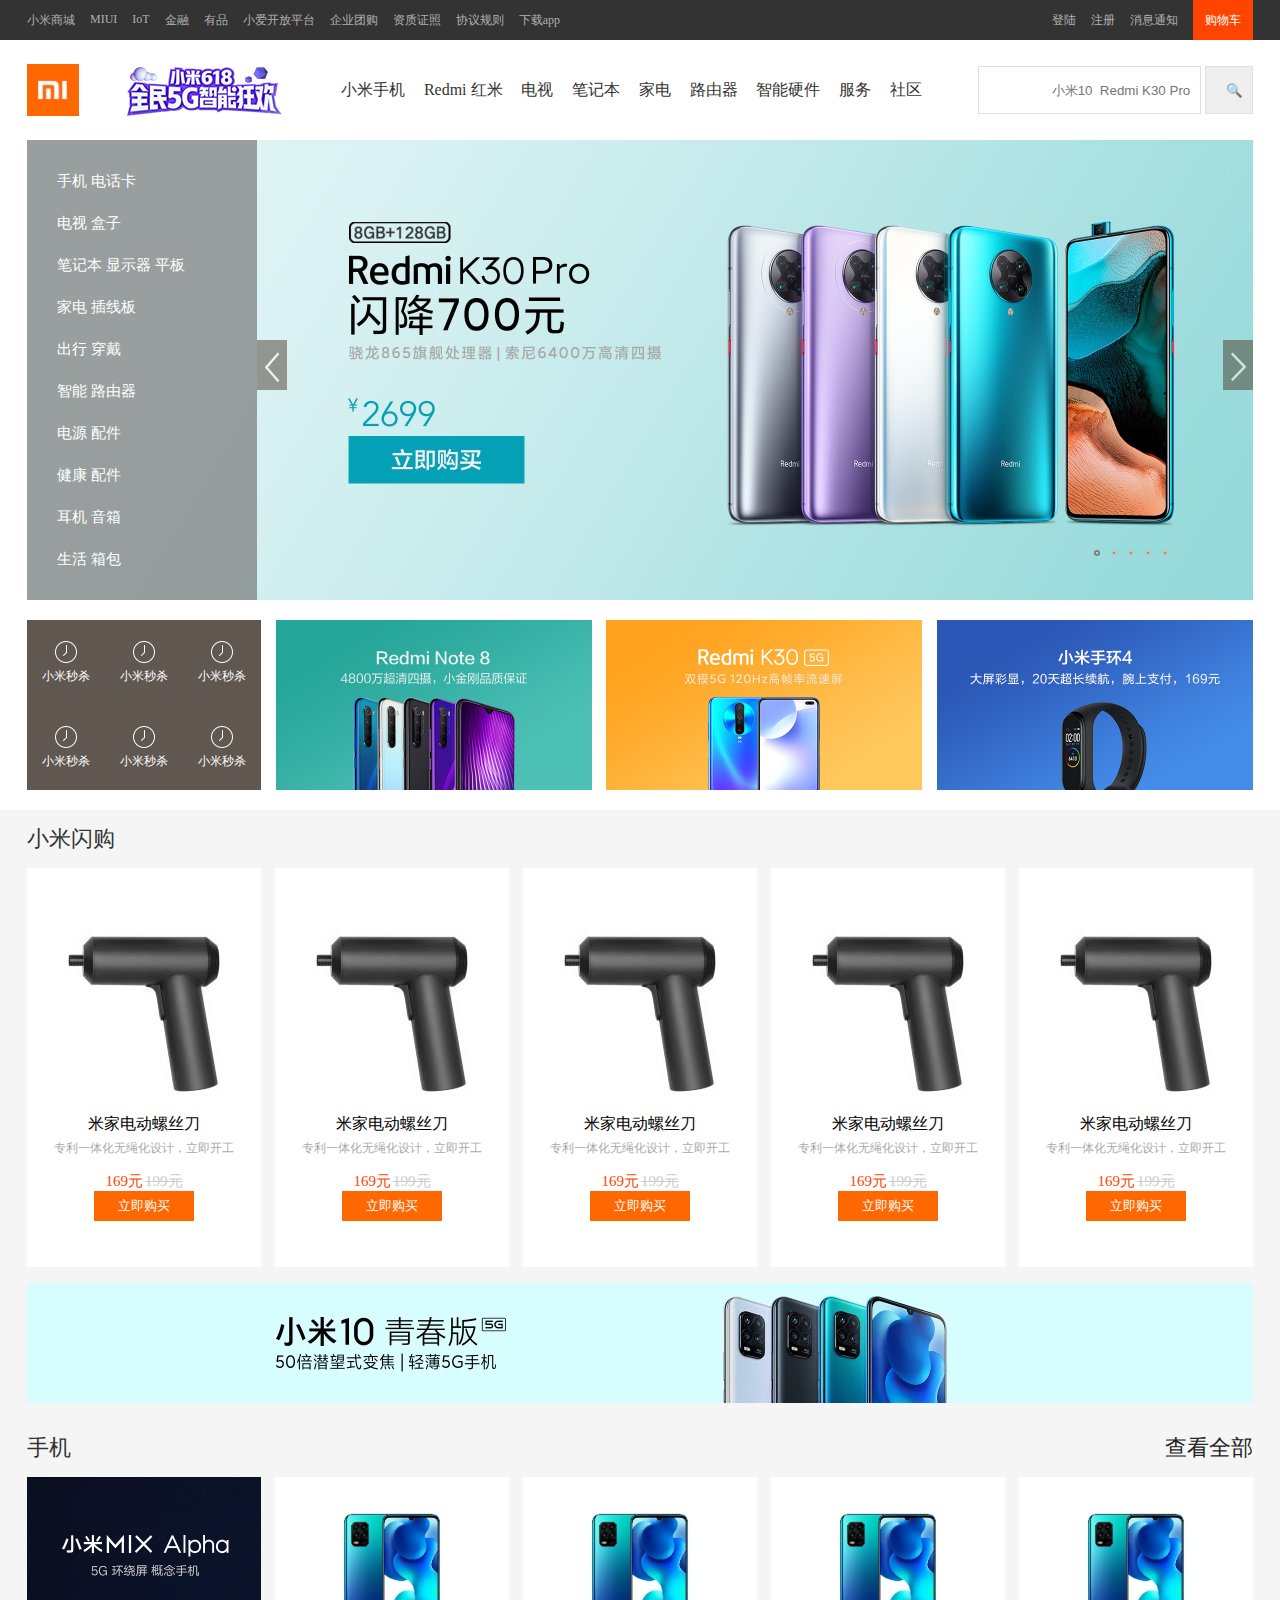
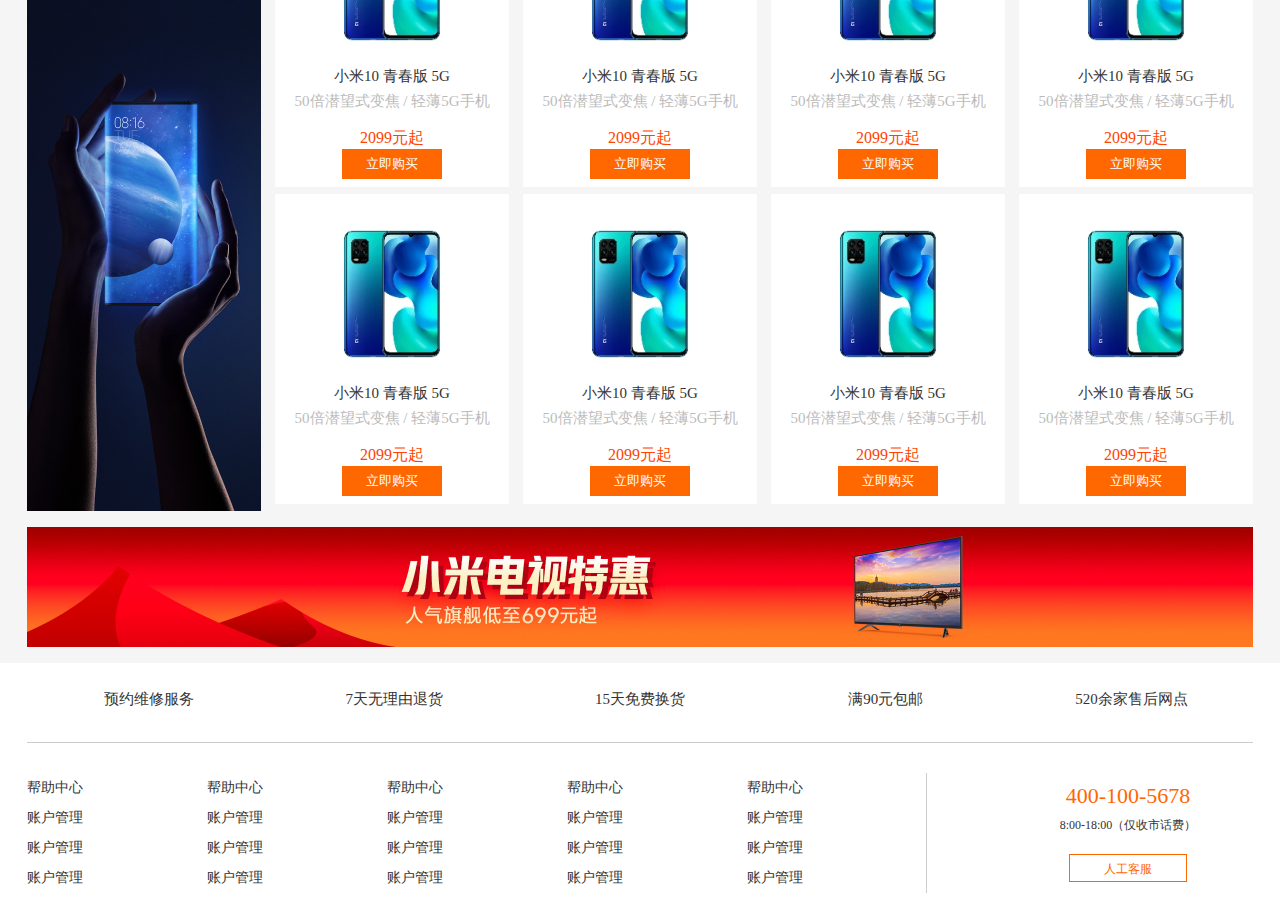
==== FINAL/index.html @ 0f2126ec "Add files via upload" ====
<html>
    <head>
        <meta charset="UTF-8">
        <title>小米官网</title>
        <link rel="stylesheet" href="./css/style.css">
        <script type="text/javascript" src="jquery-3.3.1.js"></script>
        <script type="text/javascript">
        $(document).ready(function(){
            alert("学号： 2018030103102 | 姓名： 彭博洋 | 班级：18计科2+2B\n购物车添加/减少功能需要到购物车页面查看");
        })
        </script>
    </head>

    <body>
        <div id="app">
            <div class="fix-tool">
                <a href="" style="padding-top:15px; line-height: 15px;">点我<br>上去</a>
            </div>
            <div class="main-header">
                <div class="main-nav">
                    <div class="list">
                        <a class="item" href="#">小米商城</a>
                        <a class="item" href="#">MIUI</a>
                        <a class="item" href="#">IoT</a>
                        <a class="item" href="#">金融</a>
                        <a class="item" href="#">有品</a>
                        <a class="item" href="#">小爱开放平台</a>
                        <a class="item" href="#">企业团购</a>
                        <a class="item" href="#">资质证照</a>
                        <a class="item" href="#">协议规则</a>
                        <a class="item" href="#">下载app</a>
                    </div>
                    <div class="login">
                        <a class="item" href="#">登陆</a>
                        <a class="item" href="#">注册</a>
                        <a class="item" href="#">消息通知</a>
                        <!-- <a class="item" id="Cart" href="#"> <b>购物车</b></a> -->
                        <a id="shopping_cart" href="cart.html"><div class="item"  id="Cart">
                            购物车
                        </div></a>

                    </div>
                </div>
            </div>
            <div class="main-body">
                <div class="container-1">
                    <a href="index.html"><img src="./img/logo-1.jpg"></a>
                    <img src="./img/618.gif" style="width: 165px; height: 55px; margin: 0px;" alt="">
                    <div class="nav-list">
                        <a class="item" href="#">小米手机 </a>
                        <a class="item" href="#">Redmi 红米</a>
                        <a class="item" href="#">电视</a>
                        <a class="item" href="#">笔记本</a>
                        <a class="item" href="#">家电</a>
                        <a class="item" href="#">路由器</a>
                        <a class="item" href="#">智能硬件</a>
                        <a class="item" href="#">服务</a>
                        <a class="item" href="#">社区</a>
                    </div>
                    <div id="searchbar">
                        <input type="text" placeholder="小米10  Redmi K30 Pro">
                        <input type="submit" id="search" value="🔍">
                    </div>

                    <div class="hid-content">
                        <div class="hid-item">
                            <img src="img/hid-phone1.jpg" alt="">
                            <p>小米10 青春版</p>
                            <p style="color: orange;">1799元</p>
                        </div>
                        <div class="hid-item">
                            <img src="img/hid-phone1.jpg" alt="">
                            <p>小米10 青春版</p>
                            <p style="color: orange;">1799元</p>
                        </div>
                        <div class="hid-item">
                            <img src="img/hid-phone1.jpg" alt="">
                            <p>小米10 青春版</p>
                            <p style="color: orange;">1799元</p>
                        </div>
                        <div class="hid-item">
                            <img src="img/hid-phone1.jpg" alt="">
                            <p>小米10 青春版</p>
                            <p style="color: orange;">1799元</p>
                        </div>
                        <div class="hid-item">
                            <img src="img/hid-phone1.jpg" alt="">
                            <p>小米10 青春版</p>
                            <p style="color: orange;">1799元</p>
                        </div>
                        <div class="hid-item">
                            <img src="img/hid-phone1.jpg" alt="">
                            <p>小米10 青春版</p>
                            <p style="color: orange;">1799元</p>
                        </div>
                    </div>
                </div>
                <div class="container-2">
                    <ul class="left-nav">
                        <a class="item" href="#">手机 电话卡</a>
                        <a class="item" href="#">电视 盒子</a>
                        <a class="item" href="#">笔记本 显示器 平板</a>
                        <a class="item" href="#">家电 插线板</a>
                        <a class="item" href="#">出行 穿戴</a>
                        <a class="item" href="#">智能 路由器</a>
                        <a class="item" href="#">电源 配件</a>
                        <a class="item" href="#">健康 配件</a>
                        <a class="item" href="#">耳机 音箱</a>
                        <a class="item" href="#">生活 箱包</a>
                        <div class="hid-menu">
                            <div>
                                <img src="img/hid-phone1.jpg" alt="">
                                <p>小米10 青春版</p>
                                <p style="color: orange;">1799元</p>
                            </div>
                            <div>
                                <img src="img/hid-phone1.jpg" alt="">
                                <p>小米10 青春版</p>
                                <p style="color: orange;">1799元</p>
                            </div>
                            <div>
                                <img src="img/hid-phone1.jpg" alt="">
                                <p>小米10 青春版</p>
                                <p style="color: orange;">1799元</p>
                            </div>
                        </div>
                    </ul>
                    <!-- <div id="slider-box" class="slider-box slider-box-1"></div> -->
                    <div id="banner">
                        <div class="img-wrap">
                            <ul>
                                <li class="banner_item" style="display:block">
                                    <a href=""><img src="img/1.jpg" width="1226px" height="460px" alt=""></a>
                                </li>
                                <li class="banner_item">
                                    <a href=""><img src="img/2.jpg" width="1226px" height="460px" alt=""></a>
                                </li>
                                <li class="banner_item">
                                    <a href=""><img src="img/3.jpg" width="1226px" height="460px" alt=""></a>
                                </li>
                                <li class="banner_item">
                                    <a href=""><img src="img/4.jpg" width="1226px" height="460px" alt=""></a>
                                </li>
                                <li class="banner_item">
                                    <a href=""><img src="img/5.jpg" width="1226px" height="460px" alt=""></a>
                                </li>
                            </ul>
                        </div>
                
                        <div class="lr-tab">
                            <img src="img/zuo.png" alt="" class="zuo-btn">
                            <img src="img/you.png" alt="" class="you-btn">
                        </div>
                
                        <div class="tab-btn">
                            <ul>
                                <li class="btn active"></li>
                                <li class="btn"></li>
                                <li class="btn"></li>
                                <li class="btn"></li>
                                <li class="btn"></li>
                            </ul>
                        </div>
                    </div>
                </div>
                <!-- 盒子三  -->
                <div class="container-3">
                    <div class="nav-list">
                        <div class="item">
                            <img class="icon"
                                src="./img/clock.png">
                            <span>小米秒杀</span>
                        </div>
                        <div class="item">
                            <img class="icon"
                                src="./img/clock.png">
                            <span>小米秒杀</span>
                        </div>
                        <div class="item">
                            <img class="icon"
                                src="./img/clock.png">
                            <span>小米秒杀</span>
                        </div>
                        <div class="item">
                            <img class="icon"
                                src="./img/clock.png">
                            <span>小米秒杀</span>
                        </div>
                        <div class="item">
                            <img class="icon"
                                src="./img/clock.png">
                            <span>小米秒杀</span>
                        </div>
                        <div class="item">
                            <img class="icon"
                                src="./img/clock.png">
                            <span>小米秒杀</span>
                        </div>
                    </div>
                    <img class="img-con-3" src="./img/con-3-1.jpg">
                    <img class="img-con-3" src="./img/con-3-2.jpg">
                    <img class="img-con-3" src="./img/con-3-3.jpg">
                </div>
                <div class="container-4">
                    <div class="box">
                        <div class="title">小米闪购</div>
                        <div class="content">
                            <div class="item item-1">
                                <div class="img"></div>
                                <p class="name">米家电动螺丝刀</p>
                                <p class="desc">专利一体化无绳化设计，立即开工</p>
                                <div class="price"><span class="price-now">169元</span><span class="price-last">199元</span>
                                </div>
                                <div class="Add2Cart">
                                    <button id="buybtn">立即购买</button>
                                </div>
                            </div>
                            <div class="item item-2">
                                <div class="img"></div>
                                <p class="name">米家电动螺丝刀</p>
                                <p class="desc">专利一体化无绳化设计，立即开工</p>
                                <div class="price"><span class="price-now">169元</span><span class="price-last">199元</span>
                                </div>
                                <div class="Add2Cart">
                                    <button id="buybtn">立即购买</button>
                                </div>
                            </div>
                            <div class="item item-3">
                                <div class="img"></div>
                                <p class="name">米家电动螺丝刀</p>
                                <p class="desc">专利一体化无绳化设计，立即开工</p>
                                <div class="price"><span class="price-now">169元</span><span class="price-last">199元</span>
                                </div>
                                <div class="Add2Cart">
                                    <button id="buybtn">立即购买</button>
                                </div>
                            </div>
                            <div class="item item-4">
                                <div class="img"></div>
                                <p class="name">米家电动螺丝刀</p>
                                <p class="desc">专利一体化无绳化设计，立即开工</p>
                                <div class="price"><span class="price-now">169元</span><span class="price-last">199元</span>
                                </div>
                                <div class="Add2Cart">
                                    <button id="buybtn">立即购买</button>
                                </div>
                            </div>
                            <div class="item item-5">
                                <div class="img"></div>
                                <p class="name">米家电动螺丝刀</p>
                                <p class="desc">专利一体化无绳化设计，立即开工</p>
                                <div class="price"><span class="price-now">169元</span><span class="price-last">199元</span>
                                </div>
                                <div class="Add2Cart">
                                    <button id="buybtn">立即购买</button>
                                </div>
                            </div>
                        </div>
                    </div>
                </div>
                <div class="container-5">
                    <img src="./img/banner-2.jpg" alt="">
                </div>
                <div class="container-6">
                    <div class="box">
                        <div class="title">
                            <span>手机</span>
                            <a href="">
                                <span>查看全部</span>
                            </a>
                        </div>
                        <div class="content">
                            <img class="phone-img" src="./img/phone-logo.jpg" alt="">
                            <div class="phone-box">
                                <div class="item">
                                    <img src="./img/phone-1.jpg" alt="">
                                    <p class="name">小米10 青春版 5G</p>
                                    <p class="desc">50倍潜望式变焦 / 轻薄5G手机</p>
                                    <p class="price">2099元起</p>
                                    <div class="Add2Cart">
                                        <button id="buybtn">立即购买</button>
                                    </div>
                                </div>
                                <div class="item">
                                    <img src="./img/phone-1.jpg" alt="">
                                    <p class="name">小米10 青春版 5G</p>
                                    <p class="desc">50倍潜望式变焦 / 轻薄5G手机</p>
                                    <p class="price">2099元起</p>
                                    <div class="Add2Cart">
                                        <button id="buybtn">立即购买</button>
                                    </div>
                                </div>
                                <div class="item">
                                    <img src="./img/phone-1.jpg" alt="">
                                    <p class="name">小米10 青春版 5G</p>
                                    <p class="desc">50倍潜望式变焦 / 轻薄5G手机</p>
                                    <p class="price">2099元起</p>
                                    <div class="Add2Cart">
                                        <button id="buybtn">立即购买</button>
                                    </div>
                                </div>
                                <div class="item">
                                    <img src="./img/phone-1.jpg" alt="">
                                    <p class="name">小米10 青春版 5G</p>
                                    <p class="desc">50倍潜望式变焦 / 轻薄5G手机</p>
                                    <p class="price">2099元起</p>
                                    <div class="Add2Cart">
                                        <button id="buybtn">立即购买</button>
                                    </div>
                                </div>
                                <div class="item">
                                    <img src="./img/phone-1.jpg" alt="">
                                    <p class="name">小米10 青春版 5G</p>
                                    <p class="desc">50倍潜望式变焦 / 轻薄5G手机</p>
                                    <p class="price">2099元起</p>
                                    <div class="Add2Cart">
                                        <button id="buybtn">立即购买</button>
                                    </div>
                                </div>
                                <div class="item">
                                    <img src="./img/phone-1.jpg" alt="">
                                    <p class="name">小米10 青春版 5G</p>
                                    <p class="desc">50倍潜望式变焦 / 轻薄5G手机</p>
                                    <p class="price">2099元起</p>
                                    <div class="Add2Cart">
                                        <button id="buybtn">立即购买</button>
                                    </div>
                                </div>
                                <div class="item">
                                    <img src="./img/phone-1.jpg" alt="">
                                    <p class="name">小米10 青春版 5G</p>
                                    <p class="desc">50倍潜望式变焦 / 轻薄5G手机</p>
                                    <p class="price">2099元起</p>
                                    <div class="Add2Cart">
                                        <button id="buybtn">立即购买</button>
                                    </div>
                                </div>
                                <div class="item">
                                    <img src="./img/phone-1.jpg" alt="">
                                    <p class="name">小米10 青春版 5G</p>
                                    <p class="desc">50倍潜望式变焦 / 轻薄5G手机</p>
                                    <p class="price">2099元起</p>
                                    <div class="Add2Cart">
                                        <button id="buybtn">立即购买</button>
                                    </div>
                                </div>
                            </div>
                        </div>
                    </div>
                </div>
                <div class="container-7">
                    <img src="./img/banner-1.jpg" alt="">
                </div>
            </div>
            <div class="main-footer">
                <div class="container">
                    <div class="nav">
                        <div class="item">预约维修服务</div>
                        <div class="item">7天无理由退货</div>
                        <div class="item">15天免费换货</div>
                        <div class="item">满90元包邮</div>
                        <div class="item" >520余家售后网点</div>
                    </div>
                    <div class="feature-box">
                        <div class="feature">
                            <ul class="item">
                                <li>帮助中心</li>
                                <li>账户管理</li>
                                <li>账户管理</li>
                                <li>账户管理</li>
                            </ul>
                            <ul class="item">
                                <li>帮助中心</li>
                                <li>账户管理</;>
                                <li>账户管理</li>
                                <li>账户管理</li>
                            </ul>
                            <ul class="item">
                                <li>帮助中心</li>
                                <li>账户管理</li>
                                <li>账户管理</li>
                                <li>账户管理</li>
                            </ul>
                            <ul class="item">
                                <li>帮助中心</li>
                                <li>账户管理</li>
                                <li>账户管理</li>
                                <li>账户管理</li>
                            </ul>
                            <ul class="item" style="border-right: 1px solid #ccc;">
                                <li>帮助中心</li>
                                <li>账户管理</li>
                                <li>账户管理</li>
                                <li>账户管理</li>
                            </ul>
                        </div>
                        <div class="service">
                            <p class="p1">400-100-5678</p>
                            <p class="p2">8:00-18:00（仅收市话费）</p>
                            <div class="p3">人工客服</div>
                        </div>
                    </div>
                </div>
            </div>
        </div>

    <script>
        //轮播图
        var index = 0;//初始下标
        $(".tab-btn .btn").click(function () {
            index = $(this).index();//获取点击元素下标
            $(this).addClass("active").siblings().removeClass("active");
            $(".banner_item").eq(index).fadeIn().siblings().fadeOut();//使用eq方法，找到下标的图片让它淡入。兄弟元素就淡出。
        });

        $(".lr-tab .you-btn").click(function(){
            index++;//下标变大
            if (index > 4){
                index = 0;
            }
            $(".banner_item").eq(index).fadeIn().siblings().fadeOut();
            $(".tab-btn .btn").eq(index).addClass("active").siblings().removeClass("active");
        });
        $(".lr-tab .zuo-btn").click(function(){
            index--;//下标减小
            if (index < 0){
                index = 4;
            }
            $(".banner_item").eq(index).fadeIn().siblings().fadeOut();
            $(".tab-btn .btn").eq(index).addClass("active").siblings().removeClass("active");
        });//左右控制按钮的变化JS函数。

        var timer = setInterval(function(){
            index++;
            if (index > 4){
                index = 0;
            }
            $(".banner_item").eq(index).fadeIn().siblings().fadeOut();
            $(".tab-btn .btn").eq(index).addClass("active").siblings().removeClass("active");
        }, 3000);//定时器

        $(document).ready(function(){
            $(".fix-tool").hide();
            $(function(){
                $(window).scroll(function(){
                    if($(window).scrollTop()> 50){
                        $(".fix-tool").fadeIn(200);
                    }else{
                        $(".fix-tool").fadeOut(200);
                    }
                });
                $(".fix-tool a").click(function(){
                    $("body,html").animate({scrollTop: 0},500);
                    return false;
                });
            });
        });

        $("button").click(function(){
            $("a#shopping_cart div").trigger("click");
            alert("商品已添加购物车");
        });

        $("#search").mouseenter(function(){
            $(this).css("background","#ff6700");
        });

        $("#search").mouseleave(function(){
            $(this).css("background","rgb(240,240,240)");
        });

        $(".container-1 .item").mouseenter(function(){
            $(".hid-content").css(
                "height","200px",
                "border-top","1px solid #ccc",
                "box-shadow"," 0 3px 5px rgba(0,0,0,0.4)",
            )
        });
        $(".container-1 .item").mouseleave(function(){
            $(".hid-content").css(
                "height","0px"
            )
        });
    </script>
    </body>
</html>
---- FINAL/css/style.css ----
*{
    box-sizing: border-box;
    margin: 0px;
}
body {
    font-family: "微软雅黑";
    font-size:15px;
    color:#333;
    width: 100%;
}
h1, h2, h3, h4, h5, h6{
    font-weight:normal;
}
ul,ol {
    list-style: none;
}
img {
    border: none;
    vertical-align: middle;
}
a{
    text-decoration: none;
    color: #232323;
}
table {
    border-collapse: collapse;
    table-layout: fixed;
}
input, textarea {
    outline: none;
    border: none;
}
textarea {
    resize: none;
    overflow: auto;
}
#banner {
    position: relative;
    width: 1226px;
    height: 460px;
     margin: 0 auto;
}
ul{
    list-style-type: none;
    padding: 0;
    margin: 0;
}
#banner .banner_item{
    display: none;
    position: absolute;
    top: 0;
    left: 0;
}
.lr-tab img{ 
    position: absolute;
    top: 200px;
    opacity:0.5;
}
.lr-tab .zuo-btn{
    left: 230px;
    width: 30px;
    height: 50px;
}
.lr-tab .you-btn{
    right: 0;
    width: 30px;
    height: 50px;
}
.lr-tab img:hover{
    opacity:1;
    cursor: pointer;
}
.tab-btn {
    bottom: 20px;
    right: 50px;
    position: absolute;
    width: 120px;
    height: 30px;
}
.tab-btn .btn{
    float: left;
    width: 6px;
    height: 6px;
    background: #868686;
    border-radius: 50%;
    border: 2px solid #c3c3c3;
    margin-left: 11px;
}
.tab-btn .btn:hover{
    border-color: #7f7f7f;
    background: #e4e4e4; 
    cursor: pointer;
}

.tab-btn .active{
    border-color: #7f7f7f;
    background: #e4e4e4; 
}

.fl {
    float: left
}
.fr {
    float: right
}
.tl {
    text-align: left;
}
.tc {
    text-align: center
}
.tr {
    text-align: right;
}
.ellipse {
    overflow: hidden;
    text-overflow: ellipsis;
    white-space: nowrap;
}
.inline{
    display: inline-block;
    *display: inline;
    *zoom: 1;
}
img{
    display: block;
}
.center{
    text-align: center;
}
/* 头部 */
.main-header{
    position: relative;
    z-index: 99;
    height: 40px;
    font-size: 12px;
    color: #b0b0b0;
    background: #333;

}
.main-header .main-nav{
    background: #333;
    width: 1226px;
    margin: 0 auto;
    display: flex;
    justify-content: space-between;
    align-items: center;
    height: 40px;
}
.main-nav .list, .login{
    display: flex;
}
.main-nav .list .item{
    color: #b0b0b0;
    margin-right: 15px;
}
.main-nav .login .item{
    color: #b0b0b0;
    height: 40px;
    line-height: 40px;
    margin-left: 15px;
}
#Cart{
    width: 60px;
    height: 40px;
    line-height: 40px;
    padding: 0 0 0 12px;
    color: white;
    background: #f40;
}
#buybtn{
    width: 100px;
    height: 30px;
    background-color: #ff6700;
    color: white;
    border: 0px;
}
/* 主内容 */
.main-body{
    width: 100%;
}
/* 盒子一 */
.container-1{
    position: relative;
    display: flex;
    justify-content: space-between;
    align-items: center;
    width: 1226px;
    margin: 0 auto;
    height: 100px;
}
.container-1 img{
    display: block;
    width: 52px;
    height: 52px;
}
.container-1 .hid-content{
    position: absolute;
    top: 100px;
    left: 0;
    z-index: 2;
    width: 100%;
    height: 0;
    background: #fff;
    overflow: hidden;
    transition: height .28s;
    display: flex;
    justify-content: space-around;
    align-items: center;
    font-size: 12px;
}
.container-1:hover  .hid-content{
    height: 200px;
    border-top: 1px solid #ccc;
    box-shadow: 0 3px 5px rgba(0,0,0,0.4);    
}
.container-1 .hid-content .hid-item{
    display: flex;
    flex-direction: column;
    align-items: center;
}
.container-1 .hid-content .hid-item img{
    width: 160px;
    height: 110px;
    border-right: 1px solid #ddd;
}
.container-1 .nav-list{
    margin-left: 14px;
}
.container-1 .nav-list .item{
    color: #333;
    font-size: 16px;
    transition: color .3s ease-in-out;
    margin-right: 15px;
}
.container-1 .nav-list .item:hover{
    color: #f40;
}

.container-1 input{
    width: 223px;
    height: 48px;
    border: 1px solid #e0e0e0;
    text-align: right;
    padding: 10px;
}
#searcbar{
    width: 270px;
    height: 50px;
    padding: 10px;
}
.container-1 #search{
    width: 48px;
    height: 48px;
    border: 1px solid #e0e0e0;
    text-align: right;
    padding: 9px;
}
/* 盒子二 */
.container-2{
    position: relative;
    width: 1226px;
    margin: 0 auto;
}
.container-2 .left-nav{
    position: absolute;
    top: 0;
    left: 0;
    z-index: 1;
    display: flex;
    flex-direction: column;
    padding: 20px 0;
    height: 460px;
    border: 0;
    color: #fff;
    background: rgba(105,101,101,.6);
    
}
.container-2 .left-nav:hover .hid-menu{
    width: 200px;
    display: block;
}
.container-2 .left-nav .item{
    position: relative;
    display: block;
    padding-left: 30px;
    height: 42px;
    line-height: 42px;
    width: 230px;
    color: #fff;
    font-weight: 350;
}
.container-2 .left-nav .hid-menu{
    position: absolute;
    top: 0;
    left: 230px;
    width: 0;
    height: 100%;
    border: 1px solid #ccc;
    padding: 30px;
    background: #fff;
    display: none;
    transition: width .23s;
}
.container-2 .left-nav .hid-menu p{
    color: #000;
    font-size: 12px;   
    display: flex;
    justify-content: center;
}
.container-2 .left-nav .hid-menu img{
    display: flex;
    justify-content: center;
}

.container-2 .left-nav .item:hover{
    background: #ff6700;
}
.container-2 .slider-box{
    position: relative;
    width: 1226px;
    height: 460px;
}
.container-2 .slider-box-1{
    background: url('../img/1.jpg');
    background-size: cover;
}

/* 盒子三 */
.container-3{
    display: flex;
    justify-content: space-between;
    margin: 20px auto 0;
    width: 1226px;
    padding-bottom: 20px;
}
.container-3 .nav-list{
    width: 234px;
    height: 170px;
    display: flex;
    flex-wrap: wrap;
    font-size: 12px;
    text-align: center;
    color: #fff;
    background: #5f5750;
}
.container-3 .nav-list .item{
    display: flex;
    flex-direction: column;
    justify-content: center;
    width: 78px;
    height: 85px;
    transition: all .28s;
}
.container-3 .nav-list .item:hover{
    cursor: pointer;
    opacity: 0.5;
}
.container-3 .nav-list .item .icon{
    display: block;
    width: 24px;
    height: 24px;
    margin: 0 auto 4px;
}
.container-3 .img-con-3{
    width: 316px;
    height: 170px;
}

/* 盒子四 */
.container-4{
    width: 100%;
    background: #f5f5f5;
}
.container-4 .box{
    width: 1226px;
    margin: 0 auto;
}
.container-4 .box .title{
    font-size: 22px;
    line-height: 58px;
}
.container-4 .box .content{
    display: flex;
    justify-content: space-between;
}
.container-4 .box .content .item{
    width: 234px;
    height: 399px;
    display: flex;
    flex-direction: column;
    justify-content: center;
    align-items: center;
}
.container-4 .box .content .item .img{
    width: 200px;
    height: 200px;
}
.container-4 .box .content .item .name{
    font-size: 16px;
    color: #000;
}
.container-4 .box .content .item .desc{
    font-size: 12px;
    color: #aaa;
    margin-top: 5px;
}
.container-4 .box .content .item .price{
    margin-top: 15px;
}
.container-4 .box .content .item .price .price-now{
    color: #f40;
}
.container-4 .box .content .item .price .price-last{
    color: #CCC;
    text-decoration: line-through;
    margin-left: 2px;
}
.container-4 .box .content .item .img{
    background: url('../img/con-4-1.jpg') center no-repeat;
    background-size: 200px 200px;
}
.container-4 .box .content .item{
    background: #fff;
}

/* 盒子五 */
.container-5{
    background: #f5f5f5;
    padding: 16px 0;
}
.container-5 img{
    width: 1226px;
    height: 120px;
    margin: 0 auto;
}

/* 盒子六 */
.container-6{
    background: #f5f5f5;
}
.container-6 .box{
    width: 1226px;
    margin: 0 auto;
}
.container-6 .box .title{
    display: flex;
    justify-content: space-between;
    font-size: 22px;
    line-height: 58px;
}
.container-6 .box .content{
    display: flex;
    justify-content: space-between;
}
.container-6 .box .content .phone-img{
    width: 234px;
    height: 634px;
}
.container-6 .box .content .phone-box{
    width: 978px;
    display: flex;
    flex-wrap: wrap;
    justify-content: space-between;
}
.container-6 .box .content .phone-box .item{
    display: flex;
    flex-direction: column;
    align-items: center;
    width: 234px;
    height: 310px;
    background: #fff;
    padding: 20px 0;
}
.container-6 .box .content .phone-box .item img{
    width: 160px;
    height: 160px;
}
.container-6 .box .content .phone-box .item .name{
    margin-top: 10px;
    margin-bottom: 3px;
}
.container-6 .box .content .phone-box .item .desc{
    line-height: 24px;
    color: #bbb;
}
.container-6 .box .content .phone-box .item .price{
    margin-top: 15px;
    font-size: 16px;
    color: #f40;
}

/* 盒子七 */
.container-7{
    background: #f5f5f5;
    padding: 16px 0;
}
.container-7 img{
    width: 1226px;
    height: 120px;
    margin: 0 auto;
}

.main-footer .container{
    width: 1226px;
    margin-right: auto;
    margin-left: auto;
}
.main-footer .container .nav{
    display: flex;
    justify-content: space-between;
    height: 80px;
    padding: 27px 0;
    border-bottom: 1px solid #ccc;
}
.main-footer .container .nav .item{
    width: 243px;
    text-align: center;
    transition: color .28s;
}
.main-footer .container .nav .item:hover{
    color: #f40;
    cursor: pointer;
}

.main-footer .container .feature-box{
    display: flex;
    justify-content: space-between;
}
.main-footer .container .feature-box .feature{
    display: flex;
    padding: 30px 0;
}
.main-footer .container .feature-box .feature .item{
    width: 180px;
}
.main-footer .container .feature-box .feature .item li{
    font-size: 14px;
    line-height: 30px;
}

.main-footer .container .feature-box .service{
    display: flex;
    flex-direction: column;
    align-items: center;
    justify-content: center;
    width: 250px;
    padding: 30px 0;
}
.main-footer .container .feature-box .service .p1{
    margin: 0 0 5px;
    font-size: 22px;
    line-height: 1;
    color: #ff6700;
}
.main-footer .container .feature-box .service .p2{
    font-size: 12px;
    margin-top: 5px;
    margin-bottom: 20px;
}
.main-footer .container .feature-box .service .p3{
    border: 1px solid #ff6700;
    background-color: white;
    width: 118px;
    height: 28px;
    font-size: 12px;
    line-height: 28px;
    text-align: center;
    cursor: pointer;
    color: #ff6700;
}

.fix-tool{
    position: fixed;
    top: 75%;
    right: 0px;
    display: flex;
    flex-direction: column;
    width: 60px;
    height: 60px;
    background: #fff;
    margin-left: 615px;
    border: 1px solid #ccc;
}
.fix-tool a{
    width: 60px;
    height: 60px;
    text-align: center;
    line-height: 60px;
}
.fix-tool a:hover{
    background: rgba(0,0,0,0.3);
}
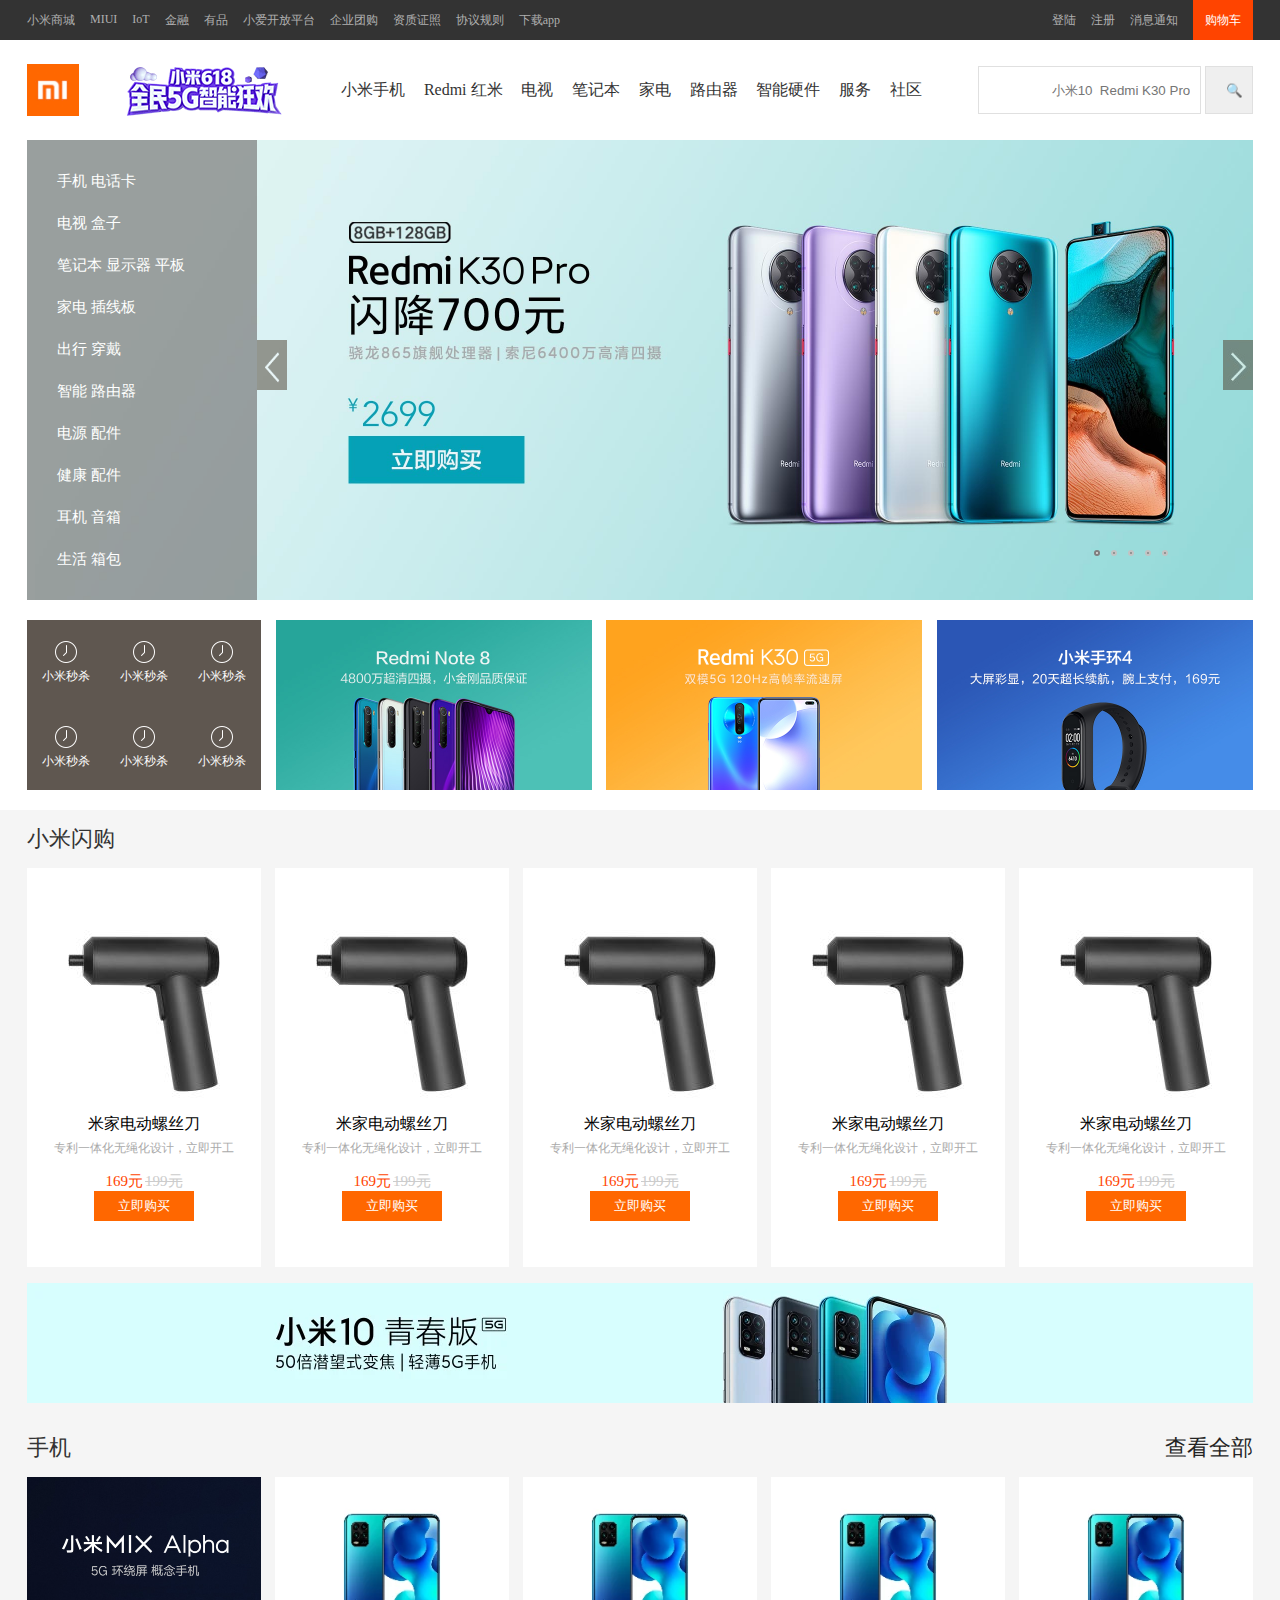
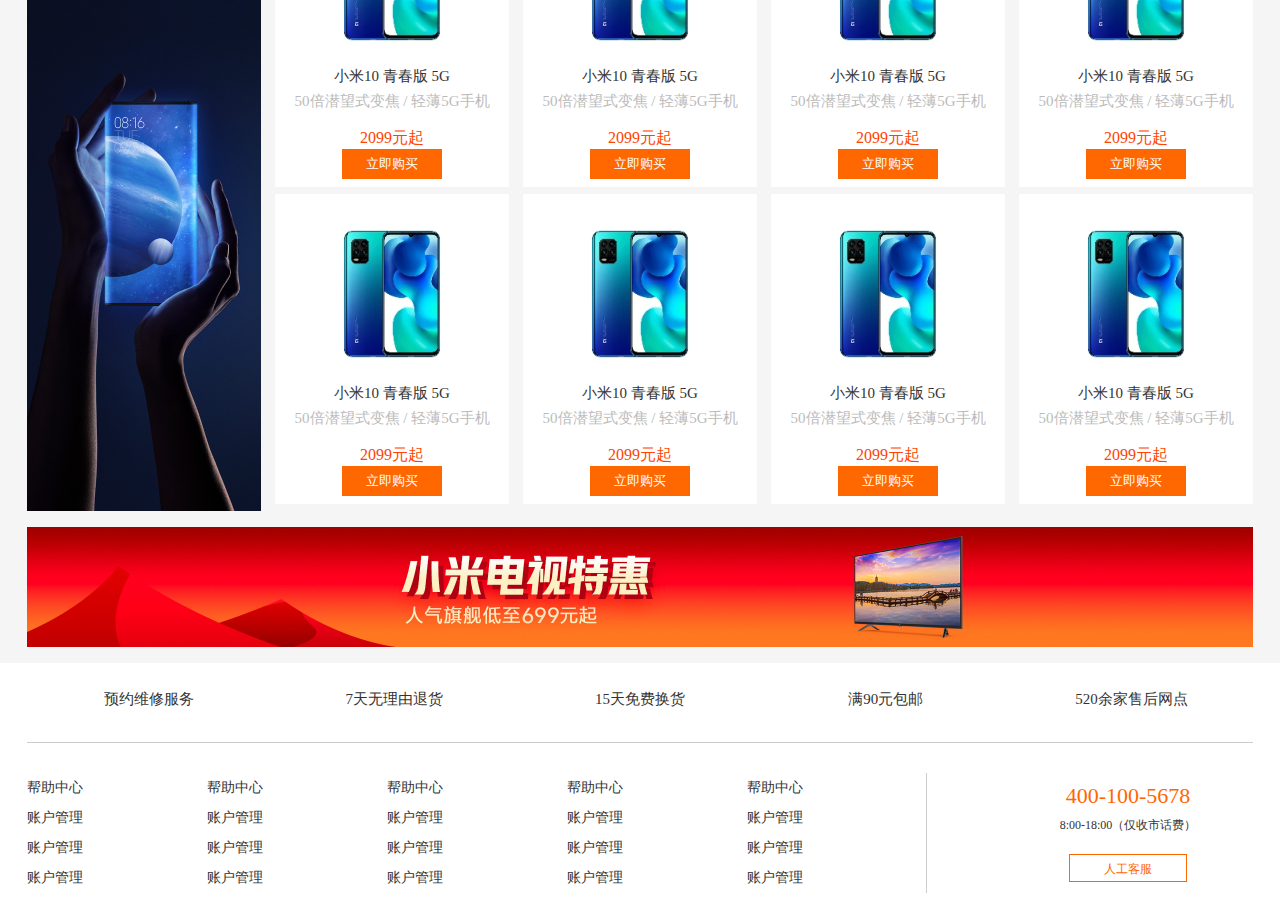
==== commit c32e61f8: "Update index.html" ====
--- a/FINAL/index.html
+++ b/FINAL/index.html
@@ -6,7 +6,7 @@
         <script type="text/javascript" src="jquery-3.3.1.js"></script>
         <script type="text/javascript">
         $(document).ready(function(){
-            alert("学号： 2018030103102 | 姓名： 彭博洋 | 班级：18计科2+2B\n购物车添加/减少功能需要到购物车页面查看");
+            alert("学号： | 姓名：  | 班级：购物车添加/减少功能需要到购物车页面查看");
         })
         </script>
     </head>
@@ -483,4 +483,4 @@
         });
     </script>
     </body>
-</html>+</html>
